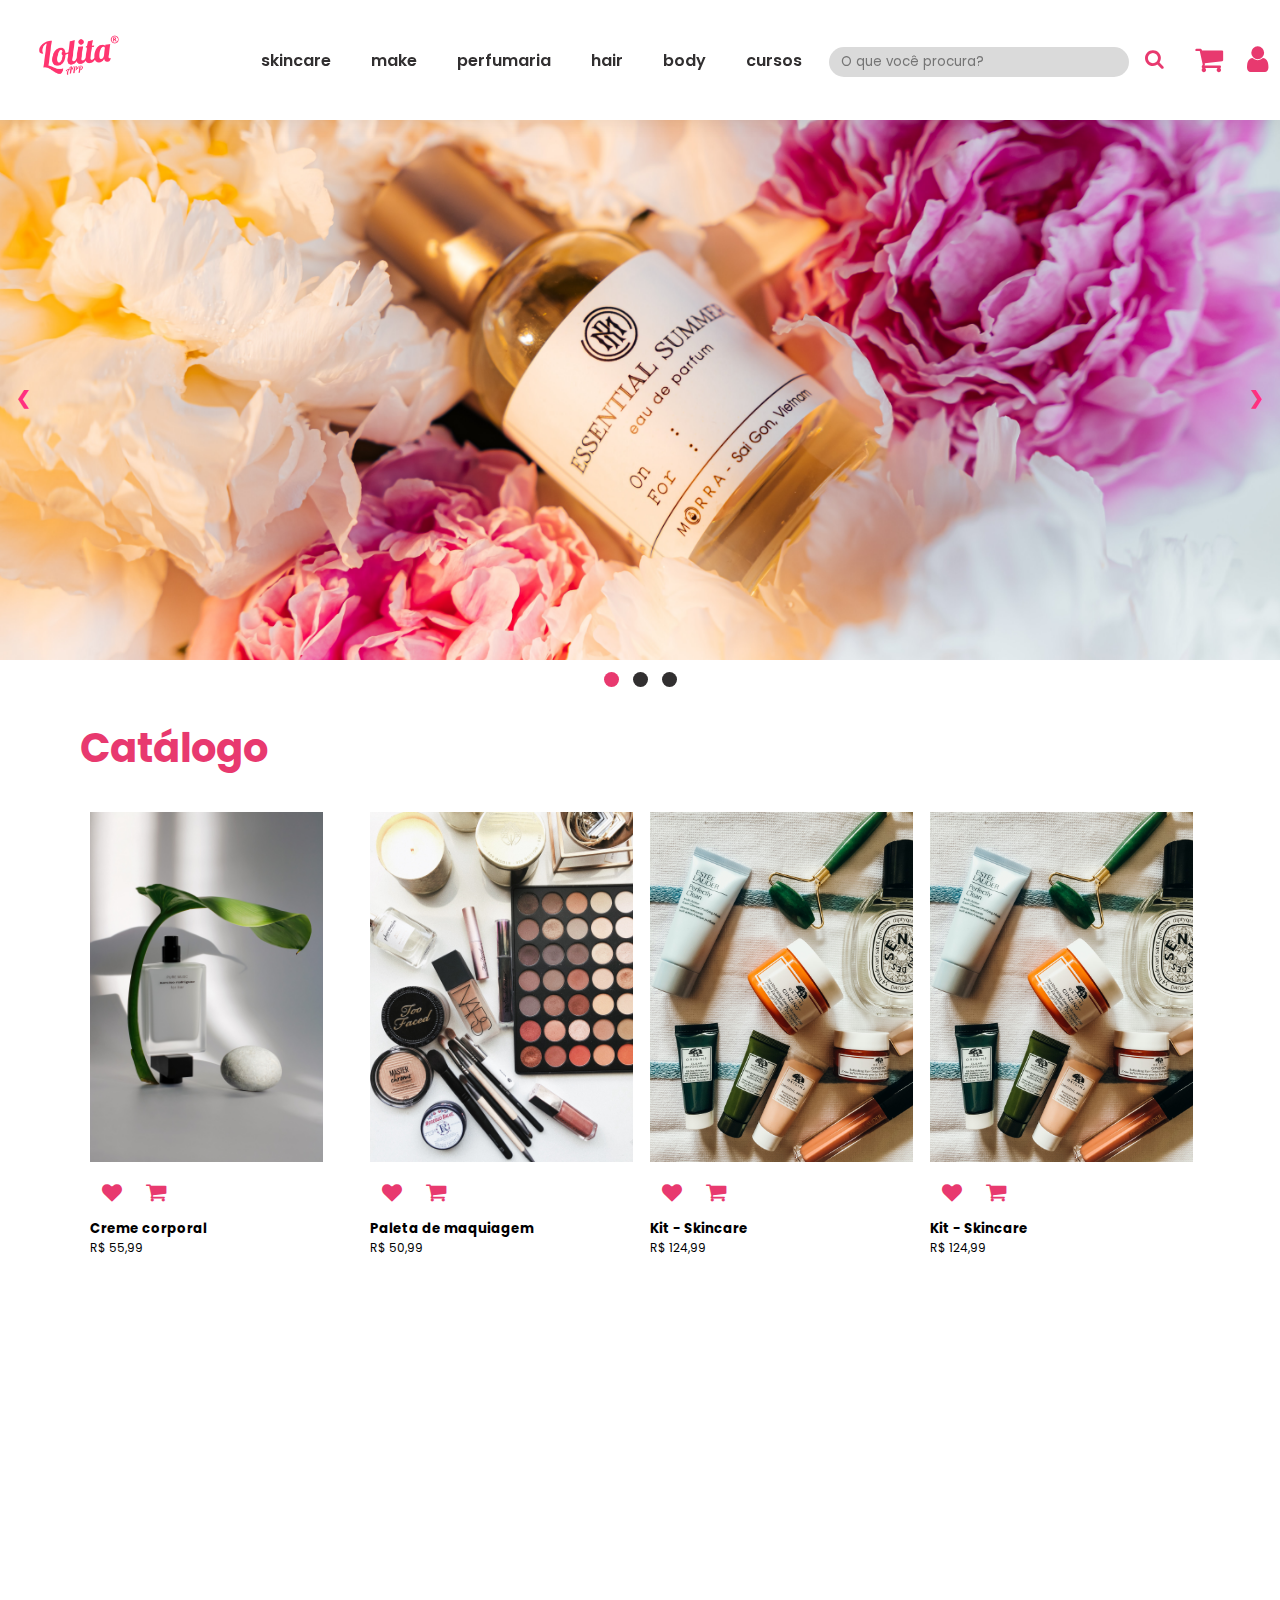
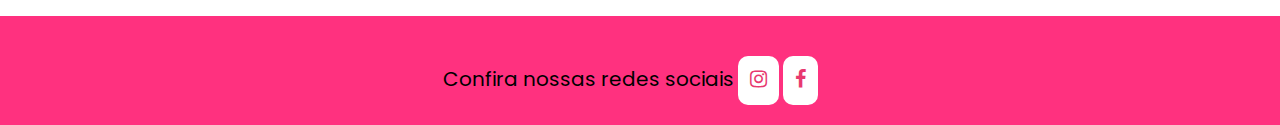
==== index.html @ fbc79779 "Adicionando diretório existente" ====
<!DOCTYPE html>
<html lang="pt">
<head>
    <meta charset="UTF-8">
    <meta http-equiv="X-UA-Compatible" content="IE=edge">
    <meta name="viewport" content="width=device-width, initial-scale=1.0">
    <title>Lolita Shop</title>
    <link rel="stylesheet" href="style.css">
    <link rel="stylesheet" href="https://cdnjs.cloudflare.com/ajax/libs/font-awesome/4.7.0/css/font-awesome.min.css">
</head>

<body>

    <section id="header">
        <a href="index.html"><img src="img/logo.png" class="logo" alt="logoImg"></a>
        <div>
            <ul id="navbar">
                <li><a href="categoria1.html">skincare</a></li>
                <li><a href="categoria2.html">make</a></li>
                <li><a href="categoria3.html">perfumaria</a></li>
                <li><a href="categoria5.html">hair</a></li>
                <li><a href="categoria6.html">body</a></li>
                <li><a href="categoria4.html">cursos</a></li>
                <div class="search">
                    <form action="#">
                        <input type="text"
                               placeholder="   O que você procura?"
                               name="search">
                        <button class="btn">
                            <i class="fa fa-search"
                               style="font-size: 20px;">
                            </i>
                        </button>
                    </form>
                </div>
                <div class="direita">
                    <button class="btn"><i class="fa fa-shopping-cart" aria-hidden="true" style="font-size: 30px"></i></button>
                    <button class="btn"><i class="fa fa-user" aria-hidden="true" style="font-size: 30px"></i></button>
                </div>

            </ul>
        </div>
    </section>

    <div class="slideshow-container">
        <div class="mySlides fade">
            <img src="img/hero1.jpg" style="width:100%" class="slide-image">
        </div>

        <div class="mySlides fade">
            <img src="img/hero2.jpg" style="width:100%" class="slide-image">
        </div>

        <div class="mySlides fade">
            <img src="img/hero3.jpg" style="width:100%" class="slide-image">
        </div>



        <a class="anter" onclick="plusSlides(-1)">&#10094;</a>
        <a class="prox" onclick="plusSlides(1)">&#10095;</a>

        <div style="text-align:center">
            <span class="dot" onclick="currentSlide(1)"></span>
            <span class="dot" onclick="currentSlide(2)"></span>
            <span class="dot" onclick="currentSlide(3)"></span>
        </div>

    </div>

    <section id="inicio">
        <div class="title">
            <h11>Catálogo</h11>
        </div>
        <div class="row">
            <div class="prod">
                <img src="img/prod1.jpg">
                <div class="row">
                    <button class="btn"><i class="fa fa-heart" aria-hidden="true" style="font-size: 20px"></i></button>
                    <button class="btn"><i class="fa fa-shopping-cart" aria-hidden="true" style="font-size: 22px"></i></button>
                </div>
                <h5>Creme corporal</h5>
                <h6> R$ 55,99</h6>
            </div>

            <div class="prod">
                <img src="img/prod2.jpg">
                <div class="row">
                    <button class="btn"><i class="fa fa-heart" aria-hidden="true" style="font-size: 20px"></i></button>
                    <button class="btn"><i class="fa fa-shopping-cart" aria-hidden="true" style="font-size: 22px"></i></button>
                </div>
                <h5>Paleta de maquiagem</h5>
                <h6> R$ 50,99</h6>
            </div>

            <div class="prod">
                <img src="img/prod3.jpg">
                <div class="row">
                    <button class="btn"><i class="fa fa-heart" aria-hidden="true" style="font-size: 20px"></i></button>
                    <button class="btn"><i class="fa fa-shopping-cart" aria-hidden="true" style="font-size: 22px"></i></button>
                </div>
                <h5>Kit - Skincare</h5>
                <h6> R$ 124,99</h6>
            </div>

            <div class="prod">
                <img src="img/prod3.jpg">
                <div class="row">
                    <button class="btn"><i class="fa fa-heart" aria-hidden="true" style="font-size: 20px"></i></button>
                    <button class="btn"><i class="fa fa-shopping-cart" aria-hidden="true" style="font-size: 22px"></i></button>
                </div>
                <h5>Kit - Skincare</h5>
                <h6> R$ 124,99</h6>
            </div>

        </div>

    </section>
    <footer>
        <div class="row">
            <div class="column">
                <h11> Confira nossas redes sociais</h11>
                <button class="btn1">
                    <i class="fa fa-instagram" aria-hidden="true" style="font-size: 20px"></i>
                </button>
                <button class="btn1">
                    <i class="fa fa-facebook" aria-hidden="true" style="font-size: 20px"></i>
                </button>
            </div>
        </div>
    </footer>

    <script src="script.js"></script>
</body>
</html>
---- style.css ----
@import url('https://fonts.googleapis.com/css2?family=Parisienne&family=Poppins:wght@100;300;500&display=swap');
*{
    margin: 0;
    padding: 0;
    box-sizing: border-box;
    font-family: 'Poppins', sans-serif;
}

h1{
    font-family: Poppins;
    font-size: 40px;
    font-weight: bold;
    line-height: 64px;
    color: #E8396F;
}

h2{
    font-family: Poppins;
    font-size: 50px;
    line-height: 54px;
    color: #E89739;
}

h4{
    font-size: 20px;
    color: #222;
}

h6{
    font-weight: 700;
    font-size: 12px;
}

p{
    font-size: 16px;
    color: #465b52;
    margin: 15px 0 20px 0;
}

.section-p1{
    padding: 40px 80px;
}

.section-m1{
    margin: 40px 0;
}

body{
    width: 100%;
}

.logo{
    width: 150px;
}

/*  Header  */
#header{
    height: 120px;
    display: flex;
    align-items: center;
    justify-content: space-between;
    background: #ffffff;
    box-shadow: 0 5px 15px rgba(0, 0, 0, 0.06);
    z-index: 999;
    position: sticky;
    top: 0;
    left: 0;
}

#header a img{
    position: relative;
}

#navbar{
    display: flex;
    align-items: center;
    justify-content: center;
}

#navbar li{
    list-style: none;
    padding: 0 20px;
}

#navbar li a{
    text-decoration: none;
    font-size: 16px;
    font-weight: 600;
    color: #312f30;
    transition: 0.3s ease;
}

#navbar li a:hover,
#navbar li a.active{
    color: #ff317f;
}

.search input[type=text]{
    width: 300px;
    height: 30px;
    border-radius: 25px;
    border: none;
    background-color: #dadada;
}

.search{
    float: right;
    margin: 7px;
}

.slideshow-container{
    max-width: 1920px;
    position: relative;
    margin: auto;
    height: 540px;
}

.mySlides{
    display: none;
    transition: all 0.75s;
}

.anter, .prox{
    cursor: pointer;
    position: absolute;
    top: 50%;
    width: auto;
    margin-top: -22px;
    padding: 16px;
    color: #ff317f;
    font-weight: bold;
    font-size: 18px;
    transition: 0.6s ease;
    border-radius: 25px 25px;
    user-select: none;
}

.prox{
    right: 0;
    border-radius: 25px 25px;
}

.anter:hover, .prox:hover{
    background-color: rgb(255, 255, 255);
}

.dot{
    cursor: pointer;
    height: 15px;
    width: 15px;
    margin: 5px 5px;
    background-color: #312f30;
    border-radius: 50%;
    display: inline-block;
    transition: background-color 0.6s ease;
    /*position: absolute;*/
    bottom: 0;
}

.active, .dot:hover{
    background-color: #E8396F;
}

.fade{
    animation-name: fade;
    animation-duration: 0.6s;
    transition: ease-in;
}

.mySlides img{
    object-fit: cover;
    height: 540px;
    width: inherit;
    transition: 1s;
}

.mySlides img.active{
    opacity: 1;
}


@keyframes fade {
    from {opacity: .5}
    to {opacity: 1}
}

.btn{
    background-color: white;
    border: none;
    color: #E8396F;
    padding: 12px 12px;
    font-size: 16px;
    cursor: pointer;
    transition: 0.6s ease;
}

.btn:hover{
    color: #f86996;
}

.direita{
    display: flex;
}

/* inicio */
#inicio{
    height: 100vh;
    width: 100%;
    padding: 0 80px;
    display: flow;
    flex-direction: column;
    align-items: flex-start;
    justify-content: center;
}

#inicio h11{
    font-family: Poppins;
    font-size: 40px;
    font-weight: bold;
    line-height: 64px;
    color: #E8396F;
}

.title{
    margin-top: 5%;
    margin-bottom: 2%;
}

.row{
    display: inline-flex;
    align-items: center;
    flex-wrap: wrap;
    justify-content: space-between;
}

.prod{
    flex-basis: 25%;
    padding: 10px;
    min-width: 200px;
    margin-bottom: 50px;
}

.prod img{
    width: auto;
    height: 350px;
    transition: 0.3s ease;
}

.prod img:hover{
    opacity: 70%;
}

.prod button{

}

.prod h6{
    font-weight: normal;
}

footer{
    width: 100% !important;
    height: auto;
    background-color: #ff317f;
    text-align: center;
    padding: 40px 20px 20px 0;
    margin-bottom: 0;
}

h11{
    font-size: 20px;
}

.btn1{
    background-color: white;
    border: none;
    border-radius: 10px 10px;
    color: #E8396F;
    padding: 12px 12px;
    font-size: 16px;
    cursor: pointer;
    transition: 0.6s ease;
}

.column{
    column-count: 1;
}
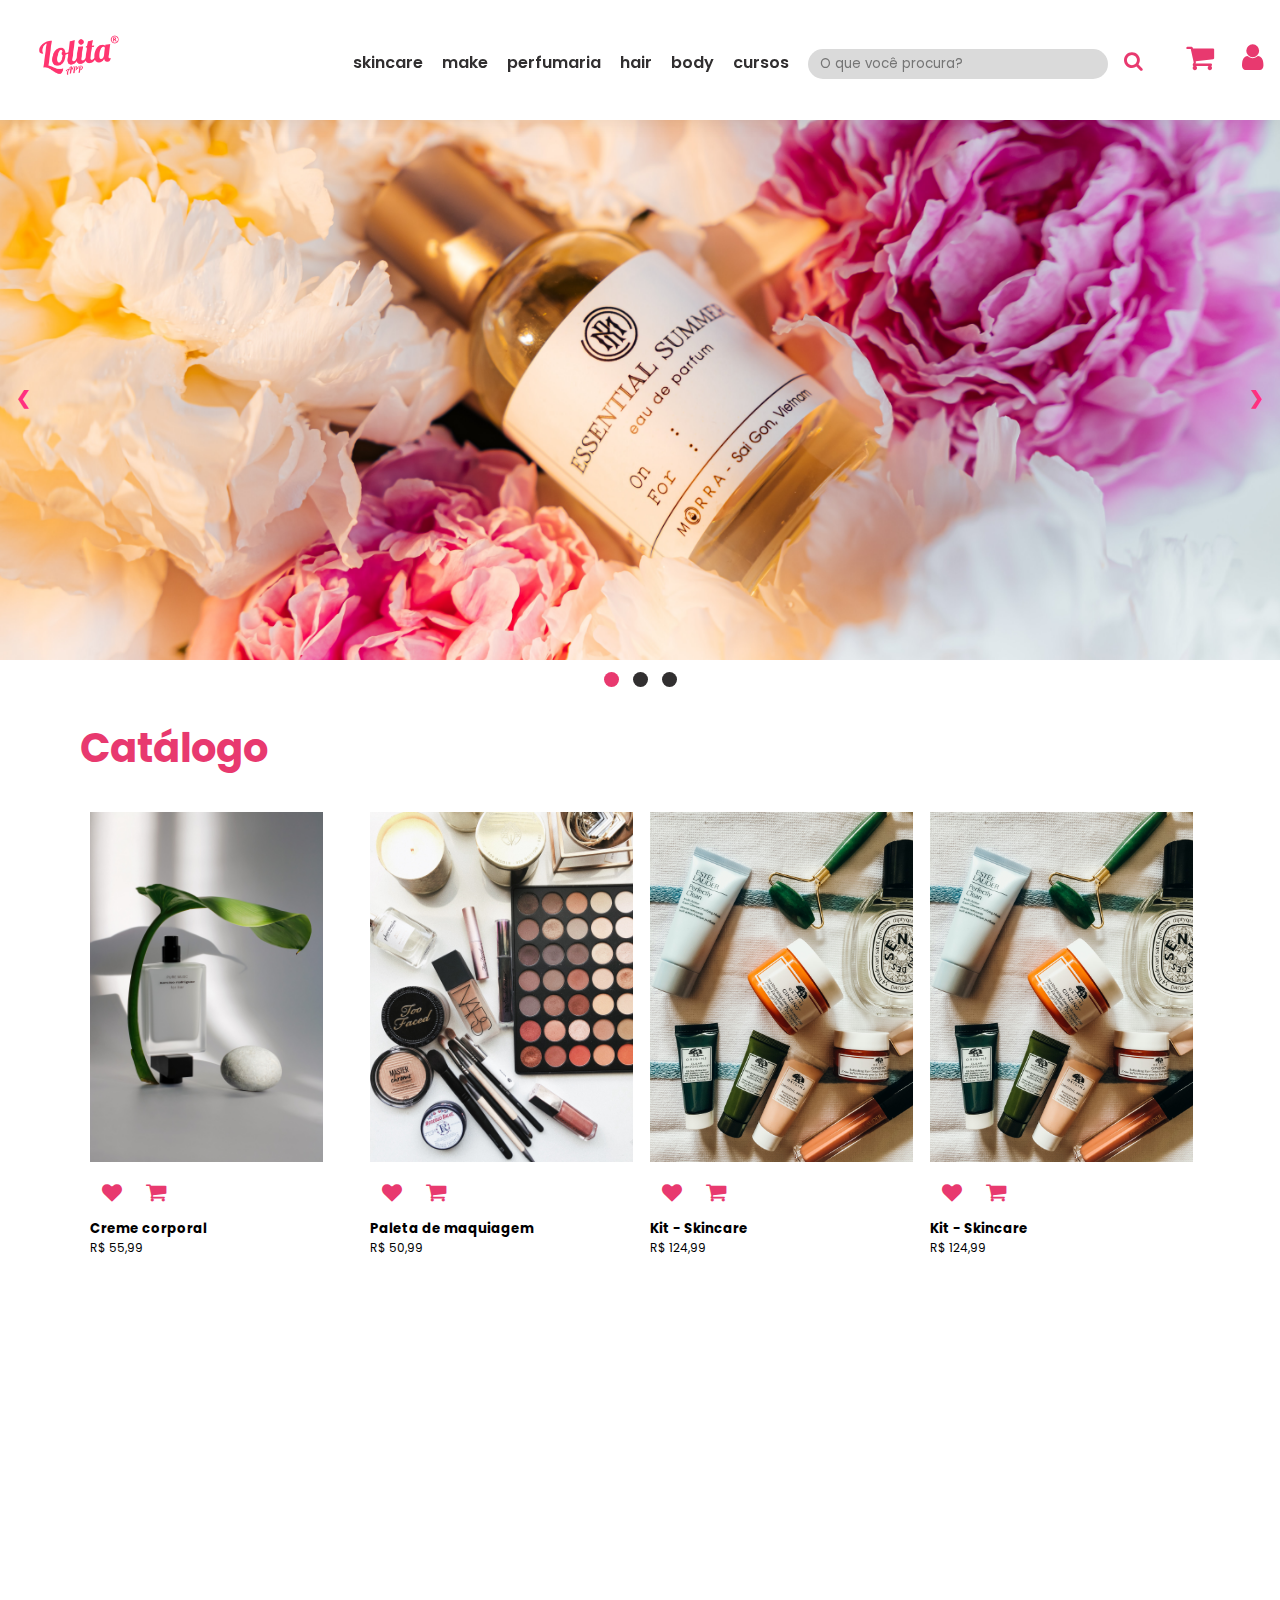
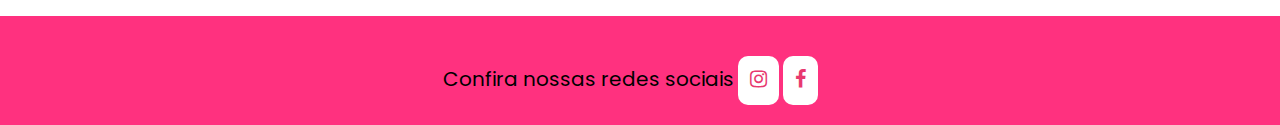
==== commit 4881ba52: "Atualizações na header (html + css) - navbar" ====
--- a/index.html
+++ b/index.html
@@ -11,36 +11,37 @@
 
 <body>
 
-    <section id="header">
-        <a href="index.html"><img src="img/logo.png" class="logo" alt="logoImg"></a>
-        <div>
-            <ul id="navbar">
-                <li><a href="categoria1.html">skincare</a></li>
-                <li><a href="categoria2.html">make</a></li>
-                <li><a href="categoria3.html">perfumaria</a></li>
-                <li><a href="categoria5.html">hair</a></li>
-                <li><a href="categoria6.html">body</a></li>
-                <li><a href="categoria4.html">cursos</a></li>
-                <div class="search">
-                    <form action="#">
-                        <input type="text"
-                               placeholder="   O que você procura?"
-                               name="search">
-                        <button class="btn">
-                            <i class="fa fa-search"
-                               style="font-size: 20px;">
-                            </i>
-                        </button>
-                    </form>
-                </div>
-                <div class="direita">
-                    <button class="btn"><i class="fa fa-shopping-cart" aria-hidden="true" style="font-size: 30px"></i></button>
-                    <button class="btn"><i class="fa fa-user" aria-hidden="true" style="font-size: 30px"></i></button>
-                </div>
-
-            </ul>
-        </div>
-    </section>
+    <header>
+        <a href="index.html">
+            <img src="img/logo.png" class="logo" alt="logoImg">
+        </a>
+            <nav>
+                <ul>
+                    <li><a href="categoria1.html">skincare</a></li>
+                    <li><a href="categoria2.html">make</a></li>
+                    <li><a href="categoria3.html">perfumaria</a></li>
+                    <li><a href="categoria5.html">hair</a></li>
+                    <li><a href="categoria6.html">body</a></li>
+                    <li><a href="categoria4.html">cursos</a></li>
+                    <li class="search">
+                        <form action="#">
+                            <input type="text"
+                                placeholder="   O que você procura?"
+                                name="search">
+                            <button class="btn">
+                                <i class="fa fa-search"
+                                style="font-size: 20px;">
+                                </i>
+                            </button>
+                        </form>
+                    </li>
+                    <li class="opcs-direita">
+                        <button class="btn"><i class="fa fa-shopping-cart" aria-hidden="true" style="font-size: 30px"></i></button>
+                        <button class="btn"><i class="fa fa-user" aria-hidden="true" style="font-size: 30px"></i></button>
+                    </li>
+                </ul>
+            </nav>
+    </header>
 
     <div class="slideshow-container">
         <div class="mySlides fade">
@@ -55,8 +56,6 @@
             <img src="img/hero3.jpg" style="width:100%" class="slide-image">
         </div>
 
-
-
         <a class="anter" onclick="plusSlides(-1)">&#10094;</a>
         <a class="prox" onclick="plusSlides(1)">&#10095;</a>
 
@@ -65,10 +64,9 @@
             <span class="dot" onclick="currentSlide(2)"></span>
             <span class="dot" onclick="currentSlide(3)"></span>
         </div>
-
     </div>
 
-    <section id="inicio">
+    <div class="inicio">
         <div class="title">
             <h11>Catálogo</h11>
         </div>
@@ -112,10 +110,9 @@
                 <h5>Kit - Skincare</h5>
                 <h6> R$ 124,99</h6>
             </div>
+        </div>
+    </div>
 
-        </div>
-
-    </section>
     <footer>
         <div class="row">
             <div class="column">
--- a/style.css
+++ b/style.css
@@ -54,7 +54,7 @@
 }
 
 /*  Header  */
-#header{
+header{
     height: 120px;
     display: flex;
     align-items: center;
@@ -67,22 +67,22 @@
     left: 0;
 }
 
-#header a img{
+header a img{
     position: relative;
 }
 
-#navbar{
-    display: flex;
-    align-items: center;
-    justify-content: center;
-}
-
-#navbar li{
-    list-style: none;
-    padding: 0 20px;
-}
-
-#navbar li a{
+nav{
+    position: absolute;
+    top: 25%;
+    right: 5px;
+}
+
+nav li{
+    display: inline-block;
+    margin: 0 0 0 15px;
+}
+
+nav li a{
     text-decoration: none;
     font-size: 16px;
     font-weight: 600;
@@ -90,8 +90,8 @@
     transition: 0.3s ease;
 }
 
-#navbar li a:hover,
-#navbar li a.active{
+nav li a:hover,
+nav li a.active{
     color: #ff317f;
 }
 
@@ -101,11 +101,6 @@
     border-radius: 25px;
     border: none;
     background-color: #dadada;
-}
-
-.search{
-    float: right;
-    margin: 7px;
 }
 
 .slideshow-container{
@@ -198,12 +193,12 @@
     color: #f86996;
 }
 
-.direita{
+/*.opcs-direita{
     display: flex;
-}
+}*/
 
 /* inicio */
-#inicio{
+.inicio{
     height: 100vh;
     width: 100%;
     padding: 0 80px;
@@ -213,7 +208,7 @@
     justify-content: center;
 }
 
-#inicio h11{
+.inicio h11{
     font-family: Poppins;
     font-size: 40px;
     font-weight: bold;
@@ -248,10 +243,6 @@
 
 .prod img:hover{
     opacity: 70%;
-}
-
-.prod button{
-
 }
 
 .prod h6{
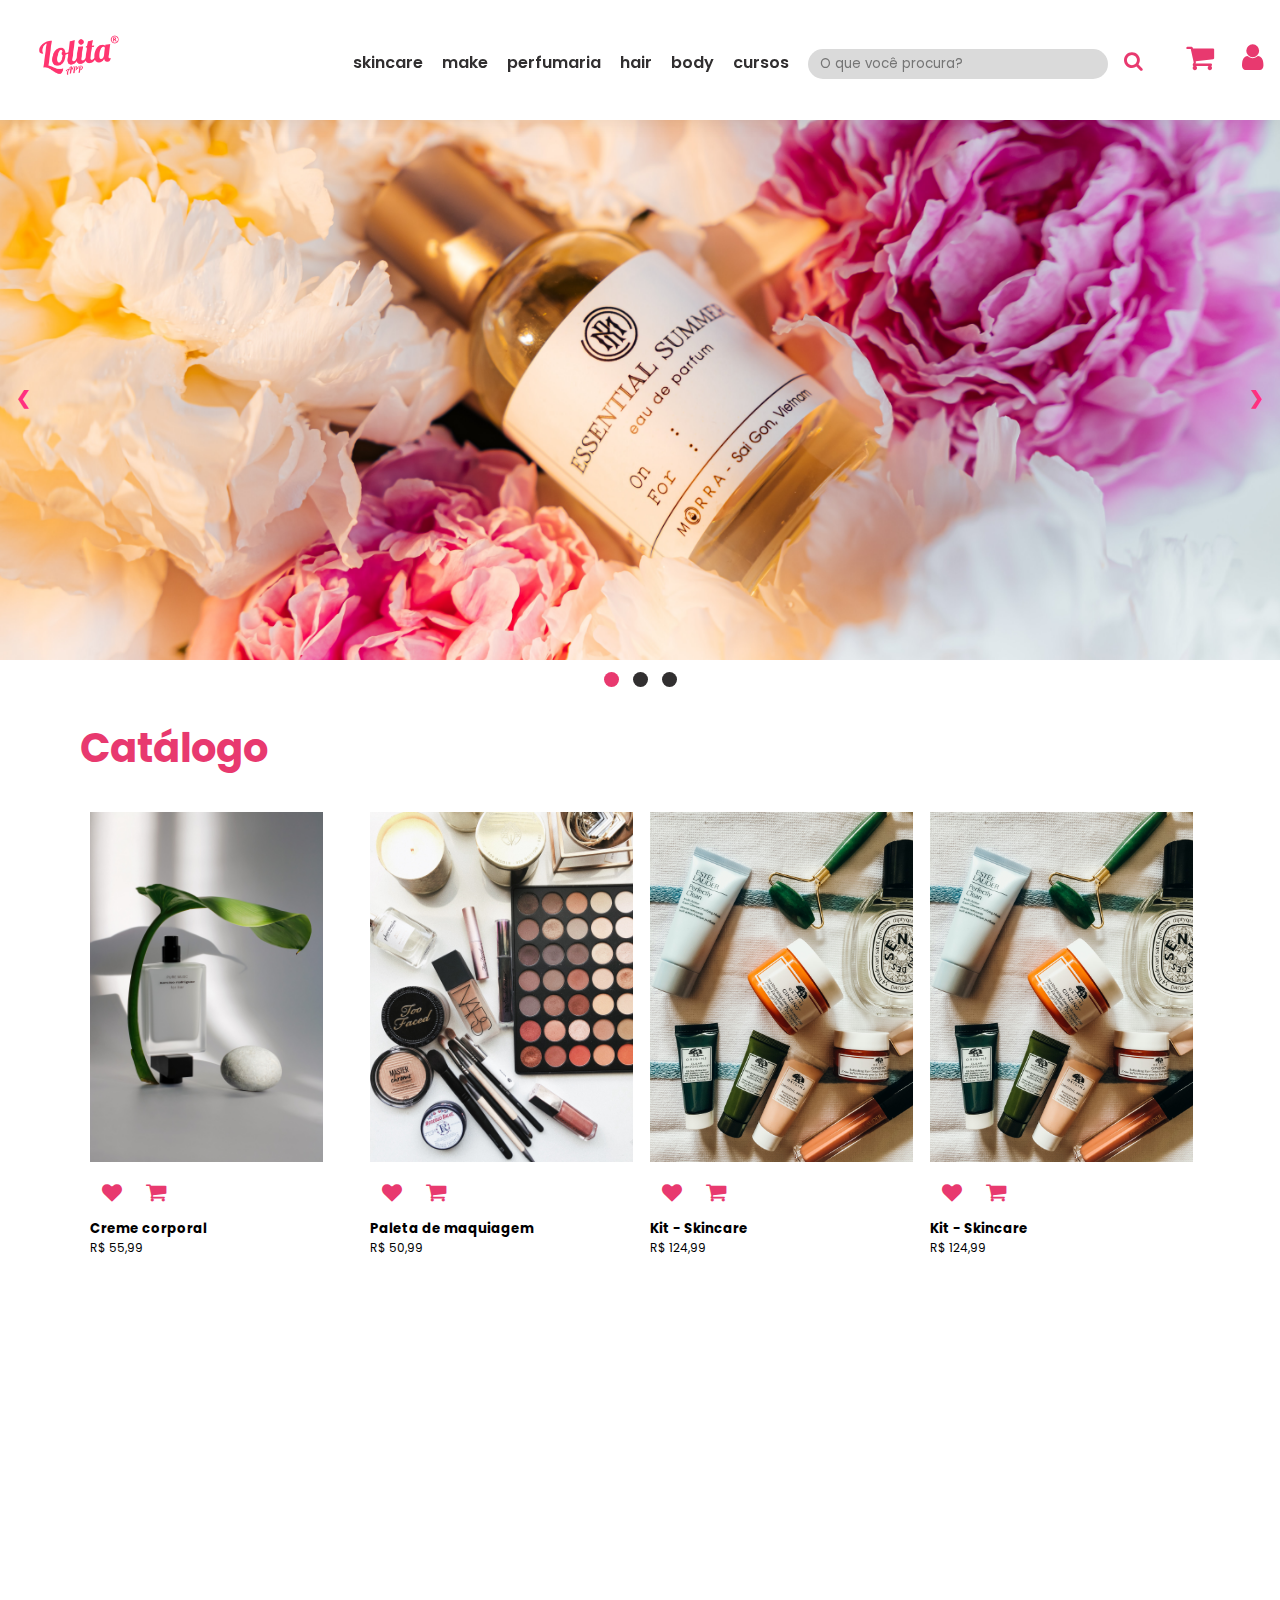
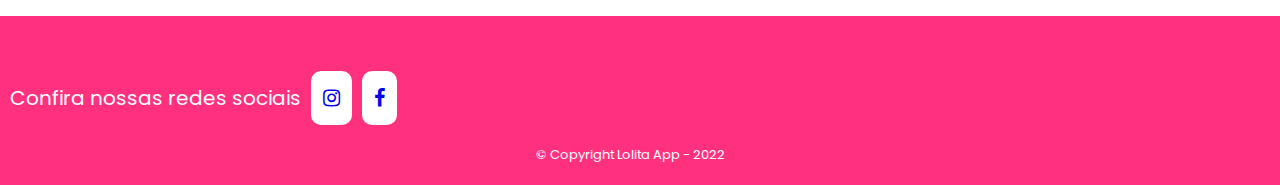
==== commit 0d7ee8a7: "Atualizações em footer (html + css)" ====
--- a/index.html
+++ b/index.html
@@ -5,7 +5,7 @@
     <meta http-equiv="X-UA-Compatible" content="IE=edge">
     <meta name="viewport" content="width=device-width, initial-scale=1.0">
     <title>Lolita Shop</title>
-    <link rel="stylesheet" href="style.css">
+    <link rel="stylesheet" href="styles.css">
     <link rel="stylesheet" href="https://cdnjs.cloudflare.com/ajax/libs/font-awesome/4.7.0/css/font-awesome.min.css">
 </head>
 
@@ -113,18 +113,17 @@
         </div>
     </div>
 
-    <footer>
-        <div class="row">
-            <div class="column">
-                <h11> Confira nossas redes sociais</h11>
-                <button class="btn1">
-                    <i class="fa fa-instagram" aria-hidden="true" style="font-size: 20px"></i>
-                </button>
-                <button class="btn1">
-                    <i class="fa fa-facebook" aria-hidden="true" style="font-size: 20px"></i>
-                </button>
-            </div>
-        </div>
+    <footer class="redes">
+        <p class="txtredes"> Confira nossas redes sociais
+            <button class="btn1">
+                <a href="http://instagram.com"><i class="fa fa-instagram" aria-hidden="true"></i></a>
+            </button>
+            <button class="btn1">
+                <a href="http://facebook.com"><i class="fa fa-facebook" aria-hidden="true"></i></a>
+            </button>
+        </p>
+
+        <p class="copyright">&copy; Copyright Lolita App - 2022</p>
     </footer>
 
     <script src="script.js"></script>
--- a/styles.css
+++ b/styles.css
@@ -0,0 +1,286 @@
+@import url('https://fonts.googleapis.com/css2?family=Parisienne&family=Poppins:wght@100;300;500&display=swap');
+*{
+    margin: 0;
+    padding: 0;
+    box-sizing: border-box;
+    font-family: 'Poppins', sans-serif;
+}
+
+h1{
+    font-family: Poppins, sans-serif;
+    font-size: 40px;
+    font-weight: bold;
+    line-height: 64px;
+    color: #E8396F;
+}
+
+h2{
+    font-family: Poppins, sans-serif;
+    font-size: 50px;
+    line-height: 54px;
+    color: #E89739;
+}
+
+h4{
+    font-size: 20px;
+    color: #222;
+}
+
+h6{
+    font-weight: 700;
+    font-size: 12px;
+}
+
+p{
+    font-size: 16px;
+    color: #465b52;
+    margin: 15px 0 20px 0;
+}
+
+.section-p1{
+    padding: 40px 80px;
+}
+
+.section-m1{
+    margin: 40px 0;
+}
+
+body{
+    width: 100%;
+}
+
+.logo{
+    width: 150px;
+}
+
+/*  Header  */
+header{
+    height: 120px;
+    display: flex;
+    align-items: center;
+    justify-content: space-between;
+    background: #ffffff;
+    box-shadow: 0 5px 15px rgba(0, 0, 0, 0.06);
+    z-index: 999;
+    position: sticky;
+    top: 0;
+    left: 0;
+}
+
+header a img{
+    position: relative;
+}
+
+nav{
+    position: absolute;
+    top: 25%;
+    right: 5px;
+}
+
+nav li{
+    display: inline-block;
+    margin: 0 0 0 15px;
+}
+
+nav li a{
+    text-decoration: none;
+    font-size: 16px;
+    font-weight: 600;
+    color: #312f30;
+    transition: 0.3s ease;
+}
+
+nav li a:hover,
+nav li a.active{
+    color: #ff317f;
+}
+
+.search input[type=text]{
+    width: 300px;
+    height: 30px;
+    border-radius: 25px;
+    border: none;
+    background-color: #dadada;
+}
+
+.slideshow-container{
+    max-width: 1920px;
+    position: relative;
+    margin: auto;
+    height: 540px;
+}
+
+.mySlides{
+    display: none;
+    transition: all 0.75s;
+}
+
+.anter, .prox{
+    cursor: pointer;
+    position: absolute;
+    top: 50%;
+    width: auto;
+    margin-top: -22px;
+    padding: 16px;
+    color: #ff317f;
+    font-weight: bold;
+    font-size: 18px;
+    transition: 0.6s ease;
+    border-radius: 25px 25px;
+    user-select: none;
+}
+
+.prox{
+    right: 0;
+    border-radius: 25px 25px;
+}
+
+.anter:hover, .prox:hover{
+    background-color: rgb(255, 255, 255);
+}
+
+.dot{
+    cursor: pointer;
+    height: 15px;
+    width: 15px;
+    margin: 5px 5px;
+    background-color: #312f30;
+    border-radius: 50%;
+    display: inline-block;
+    transition: background-color 0.6s ease;
+    /*position: absolute;*/
+    bottom: 0;
+}
+
+.active, .dot:hover{
+    background-color: #E8396F;
+}
+
+.fade{
+    animation-name: fade;
+    animation-duration: 0.6s;
+    transition: ease-in;
+}
+
+.mySlides img{
+    object-fit: cover;
+    height: 540px;
+    width: inherit;
+    transition: 1s;
+}
+
+.mySlides img.active{
+    opacity: 1;
+}
+
+
+@keyframes fade {
+    from {opacity: .5}
+    to {opacity: 1}
+}
+
+.btn{
+    background-color: white;
+    border: none;
+    color: #E8396F;
+    padding: 12px 12px;
+    font-size: 16px;
+    cursor: pointer;
+    transition: 0.6s ease;
+}
+
+.btn:hover{
+    color: #f86996;
+}
+
+/*.opcs-direita{
+    display: flex;
+}*/
+
+/* inicio */
+.inicio{
+    height: 100vh;
+    width: 100%;
+    padding: 0 80px;
+    display: flow;
+    flex-direction: column;
+    align-items: flex-start;
+    justify-content: center;
+}
+
+.inicio h11{
+    font-family: Poppins;
+    font-size: 40px;
+    font-weight: bold;
+    line-height: 64px;
+    color: #E8396F;
+}
+
+.title{
+    margin-top: 5%;
+    margin-bottom: 2%;
+}
+
+.row{
+    display: inline-flex;
+    align-items: center;
+    flex-wrap: wrap;
+    justify-content: space-between;
+}
+
+.prod{
+    flex-basis: 25%;
+    padding: 10px;
+    min-width: 200px;
+    margin-bottom: 50px;
+}
+
+.prod img{
+    width: auto;
+    height: 350px;
+    transition: 0.3s ease;
+}
+
+.prod img:hover{
+    opacity: 70%;
+}
+
+.prod h6{
+    font-weight: normal;
+}
+
+.btn1{
+    background-color: white;
+    border: none;
+    border-radius: 10px;
+    color: #E8396F;
+    padding: 12px 12px;
+    margin-left: 5px;
+    font-size: 20px;
+    cursor: pointer;
+    transition: 0.6s ease;
+}
+
+.redes{
+    width: 100% !important;
+    height: auto;
+    background-color: #ff317f;
+    padding: 40px 20px 0 0;
+    color: white;
+    display: inline;
+    position: absolute;
+    left: 0;
+}
+
+.txtredes{
+    font-size: 20px;
+    color: white;
+    margin-left: 10px;
+}
+
+.copyright{
+    text-align: center;
+    color: white;
+    font-size: 13px;
+    bottom: 0;
+}
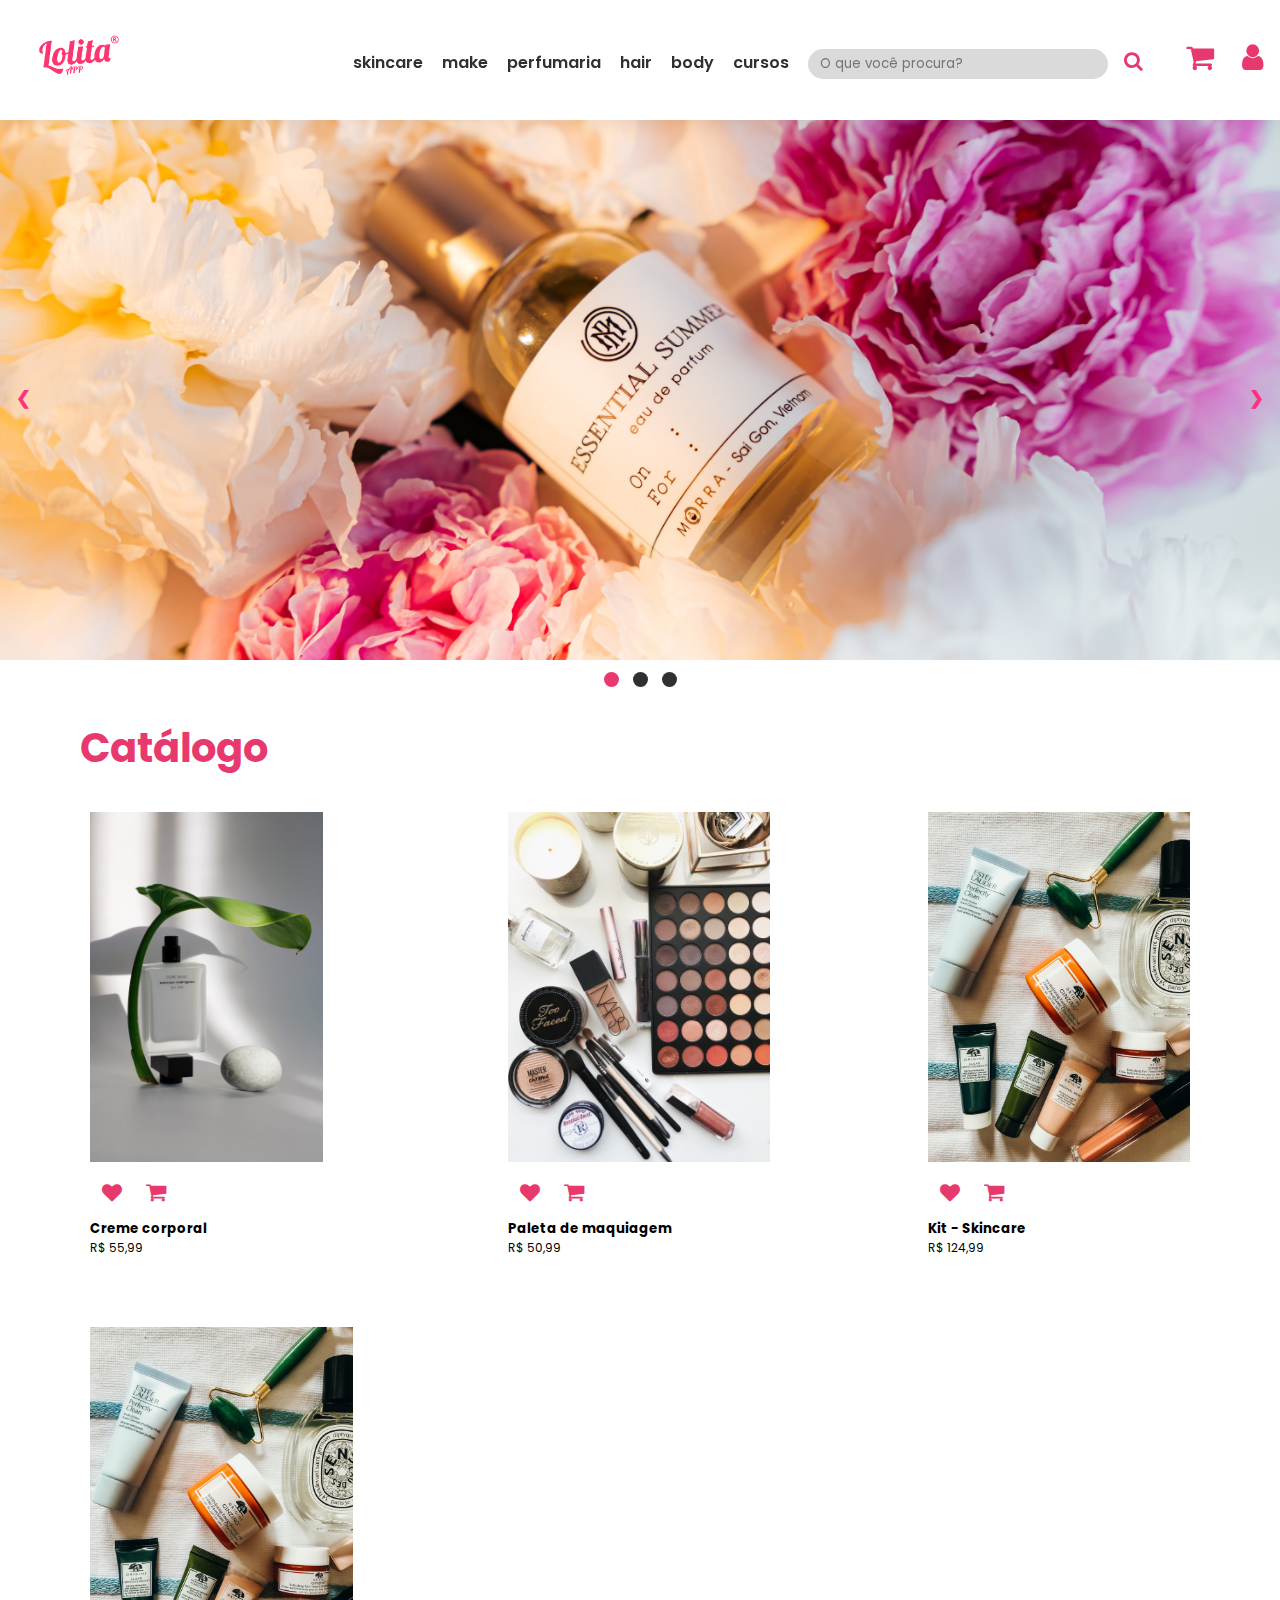
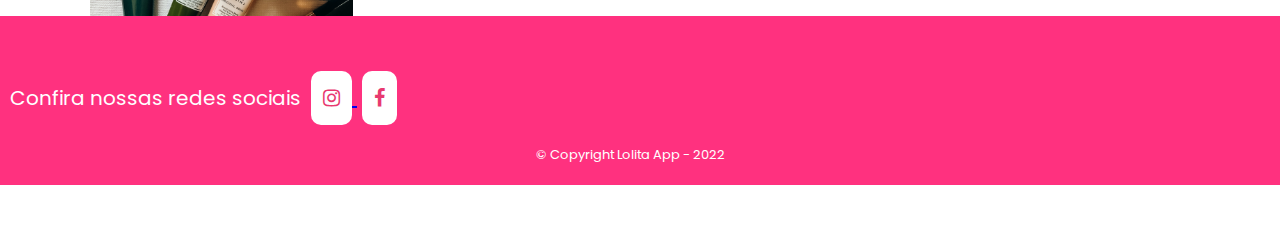
==== commit fbdcdd7a: "Atualizações em footer (html + css)" ====
--- a/index.html
+++ b/index.html
@@ -45,15 +45,15 @@
 
     <div class="slideshow-container">
         <div class="mySlides fade">
-            <img src="img/hero1.jpg" style="width:100%" class="slide-image">
+            <img src="img/hero1.jpg" style="width:100%" class="slide-image" alt="imagemSlide1">
         </div>
 
         <div class="mySlides fade">
-            <img src="img/hero2.jpg" style="width:100%" class="slide-image">
+            <img src="img/hero2.jpg" style="width:100%" class="slide-image" alt="imagemSlide2">
         </div>
 
         <div class="mySlides fade">
-            <img src="img/hero3.jpg" style="width:100%" class="slide-image">
+            <img src="img/hero3.jpg" style="width:100%" class="slide-image" alt="imagemSlide3">
         </div>
 
         <a class="anter" onclick="plusSlides(-1)">&#10094;</a>
@@ -68,7 +68,7 @@
 
     <div class="inicio">
         <div class="title">
-            <h11>Catálogo</h11>
+            <h1>Catálogo</h1>
         </div>
         <div class="row">
             <div class="prod">
@@ -115,14 +115,17 @@
 
     <footer class="redes">
         <p class="txtredes"> Confira nossas redes sociais
-            <button class="btn1">
-                <a href="http://instagram.com"><i class="fa fa-instagram" aria-hidden="true"></i></a>
-            </button>
-            <button class="btn1">
-                <a href="http://facebook.com"><i class="fa fa-facebook" aria-hidden="true"></i></a>
-            </button>
+            <a href="http://instagram.com">
+                <button class="btn1">
+                    <i class="fa fa-instagram" aria-hidden="true"></i>
+                </button>
+            </a>
+            <a href="http://facebook.com">
+                <button class="btn1">
+                    <i class="fa fa-facebook" aria-hidden="true"></i>
+                </button>
+            </a>
         </p>
-
         <p class="copyright">&copy; Copyright Lolita App - 2022</p>
     </footer>
 
--- a/styles.css
+++ b/styles.css
@@ -193,10 +193,6 @@
     color: #f86996;
 }
 
-/*.opcs-direita{
-    display: flex;
-}*/
-
 /* inicio */
 .inicio{
     height: 100vh;
@@ -208,14 +204,6 @@
     justify-content: center;
 }
 
-.inicio h11{
-    font-family: Poppins;
-    font-size: 40px;
-    font-weight: bold;
-    line-height: 64px;
-    color: #E8396F;
-}
-
 .title{
     margin-top: 5%;
     margin-bottom: 2%;
@@ -231,7 +219,7 @@
 .prod{
     flex-basis: 25%;
     padding: 10px;
-    min-width: 200px;
+    width: 30%;
     margin-bottom: 50px;
 }
 
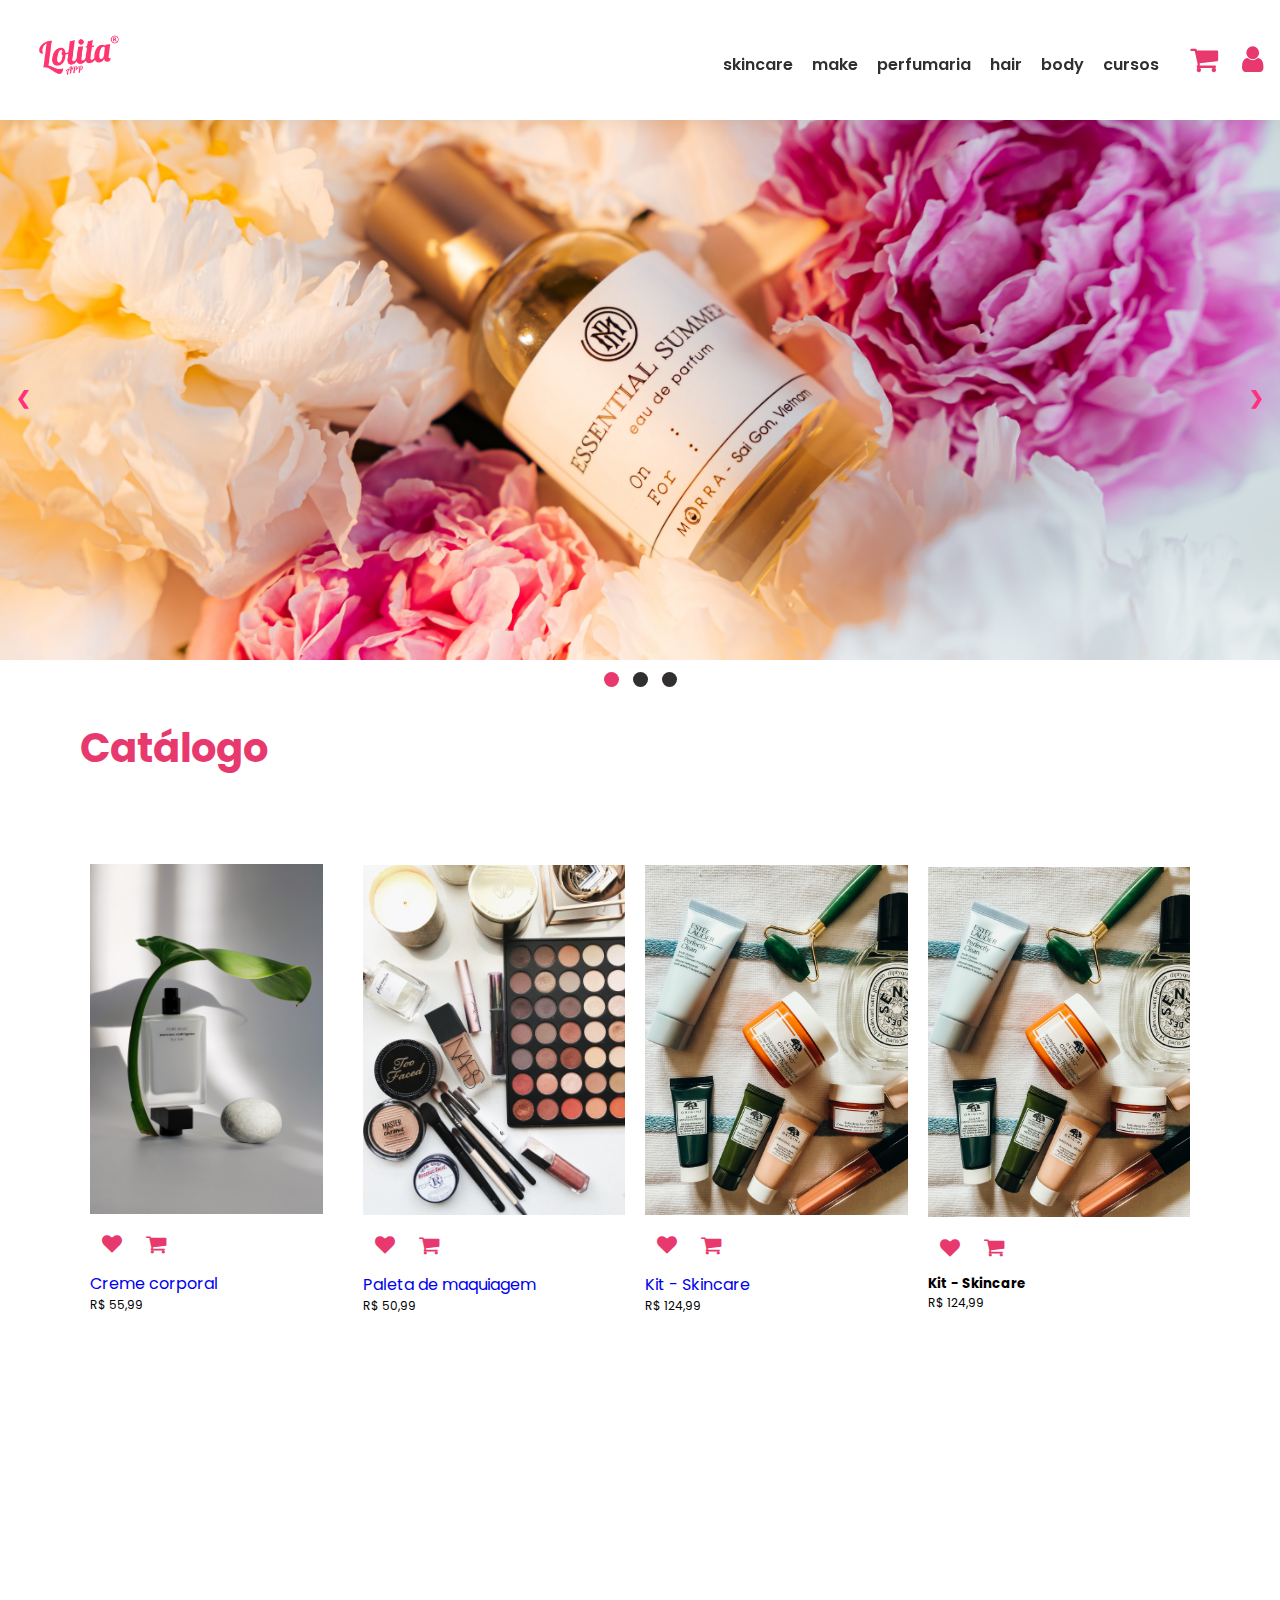
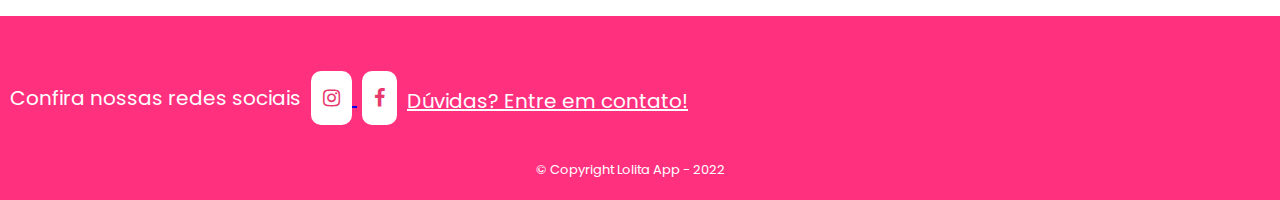
==== commit cdad782a: "Novas páginas (produto1 e página de contato)" ====
--- a/index.html
+++ b/index.html
@@ -4,7 +4,7 @@
     <meta charset="UTF-8">
     <meta http-equiv="X-UA-Compatible" content="IE=edge">
     <meta name="viewport" content="width=device-width, initial-scale=1.0">
-    <title>Lolita Shop</title>
+    <title>Lolita Dreams</title>
     <link rel="stylesheet" href="styles.css">
     <link rel="stylesheet" href="https://cdnjs.cloudflare.com/ajax/libs/font-awesome/4.7.0/css/font-awesome.min.css">
 </head>
@@ -23,18 +23,7 @@
                     <li><a href="categoria5.html">hair</a></li>
                     <li><a href="categoria6.html">body</a></li>
                     <li><a href="categoria4.html">cursos</a></li>
-                    <li class="search">
-                        <form action="#">
-                            <input type="text"
-                                placeholder="   O que você procura?"
-                                name="search">
-                            <button class="btn">
-                                <i class="fa fa-search"
-                                style="font-size: 20px;">
-                                </i>
-                            </button>
-                        </form>
-                    </li>
+
                     <li class="opcs-direita">
                         <button class="btn"><i class="fa fa-shopping-cart" aria-hidden="true" style="font-size: 30px"></i></button>
                         <button class="btn"><i class="fa fa-user" aria-hidden="true" style="font-size: 30px"></i></button>
@@ -77,8 +66,10 @@
                     <button class="btn"><i class="fa fa-heart" aria-hidden="true" style="font-size: 20px"></i></button>
                     <button class="btn"><i class="fa fa-shopping-cart" aria-hidden="true" style="font-size: 22px"></i></button>
                 </div>
-                <h5>Creme corporal</h5>
-                <h6> R$ 55,99</h6>
+                <div class="desc">
+                    <a href="prod1.html">Creme corporal</a>
+                    <h6> R$ 55,99</h6>
+                </div>
             </div>
 
             <div class="prod">
@@ -87,8 +78,10 @@
                     <button class="btn"><i class="fa fa-heart" aria-hidden="true" style="font-size: 20px"></i></button>
                     <button class="btn"><i class="fa fa-shopping-cart" aria-hidden="true" style="font-size: 22px"></i></button>
                 </div>
-                <h5>Paleta de maquiagem</h5>
-                <h6> R$ 50,99</h6>
+                <div class="desc">
+                    <a href="prod2.html">Paleta de maquiagem</a>
+                    <h6> R$ 50,99</h6>
+                </div>
             </div>
 
             <div class="prod">
@@ -97,8 +90,10 @@
                     <button class="btn"><i class="fa fa-heart" aria-hidden="true" style="font-size: 20px"></i></button>
                     <button class="btn"><i class="fa fa-shopping-cart" aria-hidden="true" style="font-size: 22px"></i></button>
                 </div>
-                <h5>Kit - Skincare</h5>
-                <h6> R$ 124,99</h6>
+                <div class="desc">
+                    <a href="prod3.html">Kit - Skincare</a>
+                    <h6> R$ 124,99</h6>
+                </div>
             </div>
 
             <div class="prod">
@@ -114,18 +109,25 @@
     </div>
 
     <footer class="redes">
-        <p class="txtredes"> Confira nossas redes sociais
-            <a href="http://instagram.com">
-                <button class="btn1">
-                    <i class="fa fa-instagram" aria-hidden="true"></i>
-                </button>
+        <div class="row3">
+                <p class="txtredes"> Confira nossas redes sociais
+                    <a href="http://instagram.com">
+                        <button class="btn1">
+                            <i class="fa fa-instagram" aria-hidden="true"></i>
+                        </button>
+                    </a>
+                    <a href="http://facebook.com">
+                        <button class="btn1">
+                            <i class="fa fa-facebook" aria-hidden="true"></i>
+                        </button>
+                    </a>
+                </p>
+
+            <a class="txtredes" href="contato.html">
+                Dúvidas? Entre em contato!
             </a>
-            <a href="http://facebook.com">
-                <button class="btn1">
-                    <i class="fa fa-facebook" aria-hidden="true"></i>
-                </button>
-            </a>
-        </p>
+        </div>
+
         <p class="copyright">&copy; Copyright Lolita App - 2022</p>
     </footer>
 
--- a/styles.css
+++ b/styles.css
@@ -56,7 +56,7 @@
 /*  Header  */
 header{
     height: 120px;
-    display: flex;
+    display: flex;;
     align-items: center;
     justify-content: space-between;
     background: #ffffff;
@@ -72,14 +72,14 @@
 }
 
 nav{
-    position: absolute;
-    top: 25%;
+    position: relative;
+    top: 0;
     right: 5px;
 }
 
 nav li{
-    display: inline-block;
-    margin: 0 0 0 15px;
+    display: inline-flex;
+    margin-left: 15px;
 }
 
 nav li a{
@@ -212,7 +212,7 @@
 .row{
     display: inline-flex;
     align-items: center;
-    flex-wrap: wrap;
+    flex-wrap: nowrap;
     justify-content: space-between;
 }
 
@@ -272,3 +272,150 @@
     font-size: 13px;
     bottom: 0;
 }
+
+.desc{
+    text-align: left;
+}
+
+.prod1{
+    flex-basis: 25%;
+    padding: 10px;
+    width: 30%;
+    margin-bottom: 50px;
+}
+.prod1 img{
+    width: auto;
+    height: 500px;
+    transition: 0.3s ease;
+}
+
+.prod1 img:hover{
+    opacity: 70%;
+}
+
+.prod1 h6{
+    font-weight: normal;
+}
+
+.row p{
+    text-align: left;
+    width: 400px;
+    margin-left: 20%;
+}
+.row h1{
+    margin-left: 20%;
+}
+
+.row img{
+    margin-top: 20%;
+}
+
+.btn2{
+    background-color: #E8396F;
+    border: none;
+    border-radius: 10px;
+    color: white;
+    padding: 12px 12px;
+    font-size: 16px;
+    cursor: pointer;
+    transition: 0.6s ease;
+    margin-left: 20%;
+}
+
+.btn2:hover{
+    color: #f86996;
+}
+
+.row1{
+    display: inline-flex;
+    align-items: center;
+    flex-wrap: nowrap;
+    justify-content: space-between;
+}
+
+.row1 i{
+    margin-left: 10%;
+    align-self: center;
+}
+
+.row1 p{
+    color: white;
+    text-align: left;
+}
+
+.btn2{
+    margin-top: 2%;
+}
+
+.column h3{
+    font-size: 40px;
+}
+
+.row a{
+    text-decoration: none;
+}
+
+.row3{
+    display: inline-flex;
+    align-items: center;
+    flex-wrap: wrap;
+    justify-content: space-evenly;
+}
+
+main{
+    width: 940px;
+    margin: 0 auto;
+}
+
+form{
+    margin: 40px 0;
+}
+
+form label, form legend{
+    display: block;
+    font-size: 20px;
+    margin: 0 0 10px;
+}
+
+.input-pattern {
+    display: block;
+    margin: 0 0 20px;
+    padding: 10px 10px;
+    width: 50%;
+}
+
+.checkbox{
+    margin: 20px 0 0;
+}
+
+.enviar{
+    width: 40%;
+    padding: 15px 0;
+    background: #E8396F;
+    color: white;
+    font-weight: bold;
+    font-size: 18px;
+    border: none;
+    border-radius: 5px;
+    transition: 1s;
+    cursor: pointer;
+}
+
+.enviar:hover{
+    transform: scale(1.05);
+    background: #c22957;
+}
+
+table{
+    margin: 20px 0 40px;
+}
+
+thead{
+    background: #ff317f;
+    color: white;
+}
+
+td, th{
+    border: 1px solid #312f30;
+    padding: 8px 15px;
+}